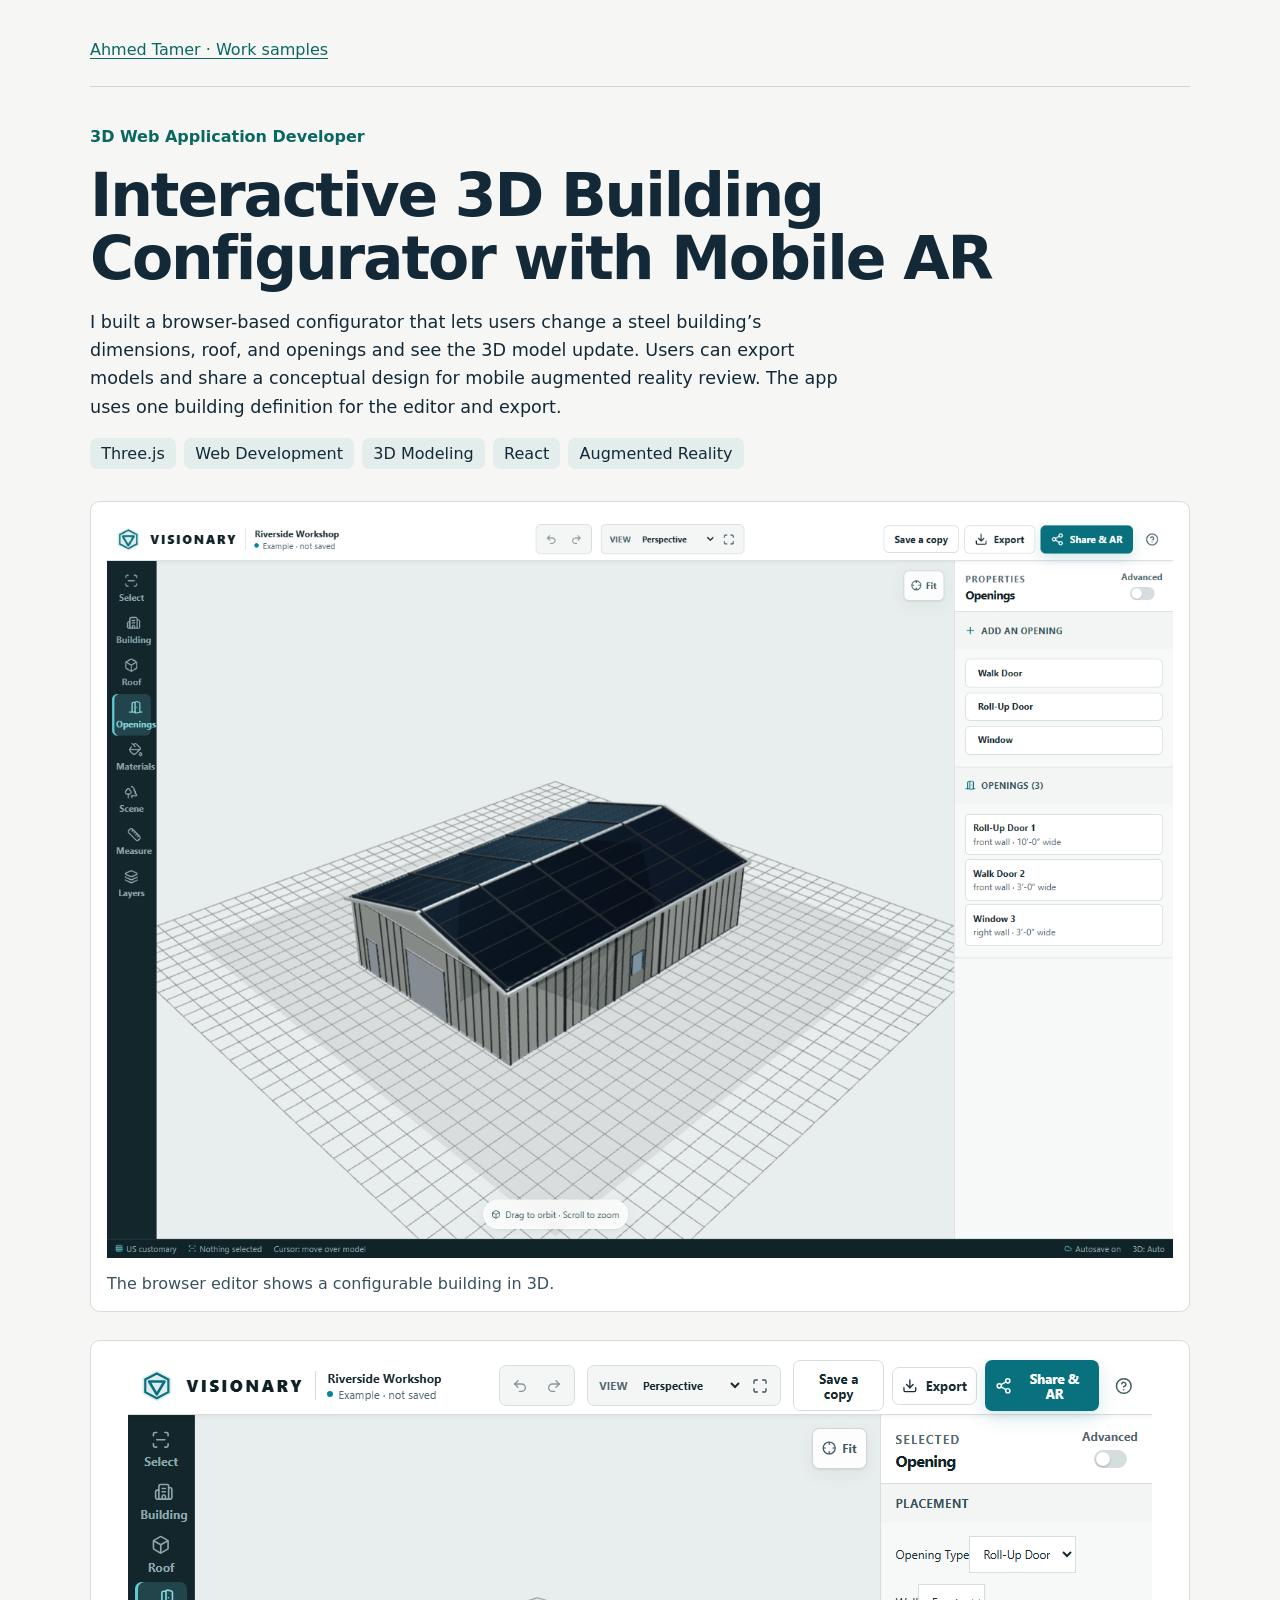
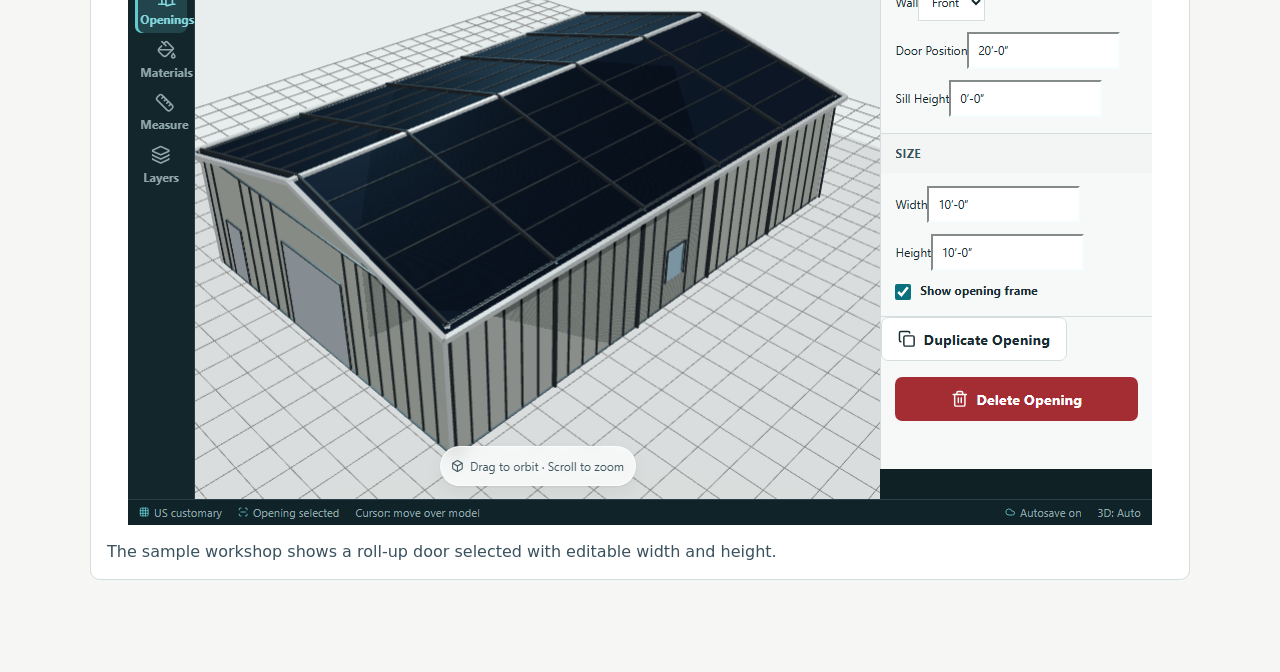
==== 3d-building-configurator/index.html @ 544ba874 "Publish nine software portfolio case studies" ====
<!doctype html>
<html lang="en">
<head>
  <meta charset="utf-8">
  <meta name="viewport" content="width=device-width, initial-scale=1">
  <meta name="description" content="I built a browser-based configurator that lets users change a steel building’s dimensions, roof, and openings and see the 3D model update. Users can export models and share a conceptual design for mobile augmented reality review. The app uses one building definition for the editor and export.">
  <link rel="stylesheet" href="../styles.css">
  <title>Interactive 3D Building Configurator with Mobile AR | Ahmed Tamer</title>
</head>
<body><main><nav aria-label="Portfolio"><a href="../">Ahmed Tamer · Work samples</a></nav><header><p class="eyebrow">3D Web Application Developer</p><h1>Interactive 3D Building Configurator with Mobile AR</h1><p class="overview">I built a browser-based configurator that lets users change a steel building’s dimensions, roof, and openings and see the 3D model update. Users can export models and share a conceptual design for mobile augmented reality review. The app uses one building definition for the editor and export.</p><ul class="tags" aria-label="Skills"><li>Three.js</li><li>Web Development</li><li>3D Modeling</li><li>React</li><li>Augmented Reality</li></ul></header><section aria-label="Application screens"><figure><img src="../images/08-live-editor.png" alt="The browser editor shows a configurable building in 3D."><figcaption>The browser editor shows a configurable building in 3D.</figcaption></figure><figure><img src="../images/08-editor-example.png" alt="The sample workshop shows a roll-up door selected with editable width and height."><figcaption>The sample workshop shows a roll-up door selected with editable width and height.</figcaption></figure></section></main></body>
</html>
---- styles.css ----
:root {
  font-family: "Inter", "Segoe UI", system-ui, sans-serif;
  color: #142938;
  background: #f6f7f5;
  font-synthesis: none;
}

body { margin: 0; }
main { width: min(1100px, calc(100% - 2.5rem)); margin: 0 auto; padding-block: 2.5rem 4rem; }
nav { padding-block-end: 1.7rem; border-bottom: 1px solid #cbd5d4; }
a { color: #0a6761; text-underline-offset: 0.16em; }
a:focus-visible { outline: 2px solid #0a6761; outline-offset: 4px; }
header { margin-block: 2.5rem 2rem; }
h1 { font-size: clamp(2rem, 5vw, 3.75rem); line-height: 1.05; letter-spacing: -0.035em; margin: 0.3em 0; }
.eyebrow { font-weight: 700; color: #0a6761; }
.overview { max-width: 68ch; line-height: 1.6; font-size: 1.1rem; }
.tags { display: flex; flex-wrap: wrap; gap: 0.5rem; padding: 0; list-style: none; }
.tags li { padding: 0.35rem 0.7rem; border-radius: 0.45rem; background: #e3edeb; }
figure { margin: 0 0 1.75rem; padding: 1rem; background: white; border: 1px solid #d3dddc; border-radius: 0.6rem; }
img { display: block; max-width: 100%; max-height: 920px; height: auto; margin-inline: auto; }
figcaption { margin-top: 0.9rem; line-height: 1.45; color: #39525e; }
.projects { list-style: none; padding: 0; display: grid; grid-template-columns: repeat(auto-fit, minmax(min(255px, 100%), 1fr)); gap: 1rem; }
.projects li { background: white; border: 1px solid #d3dddc; border-radius: 0.6rem; padding: 1.25rem; }
.projects a { font-size: 1.15rem; font-weight: 650; }
.projects p { color: #39525e; margin-bottom: 0; }
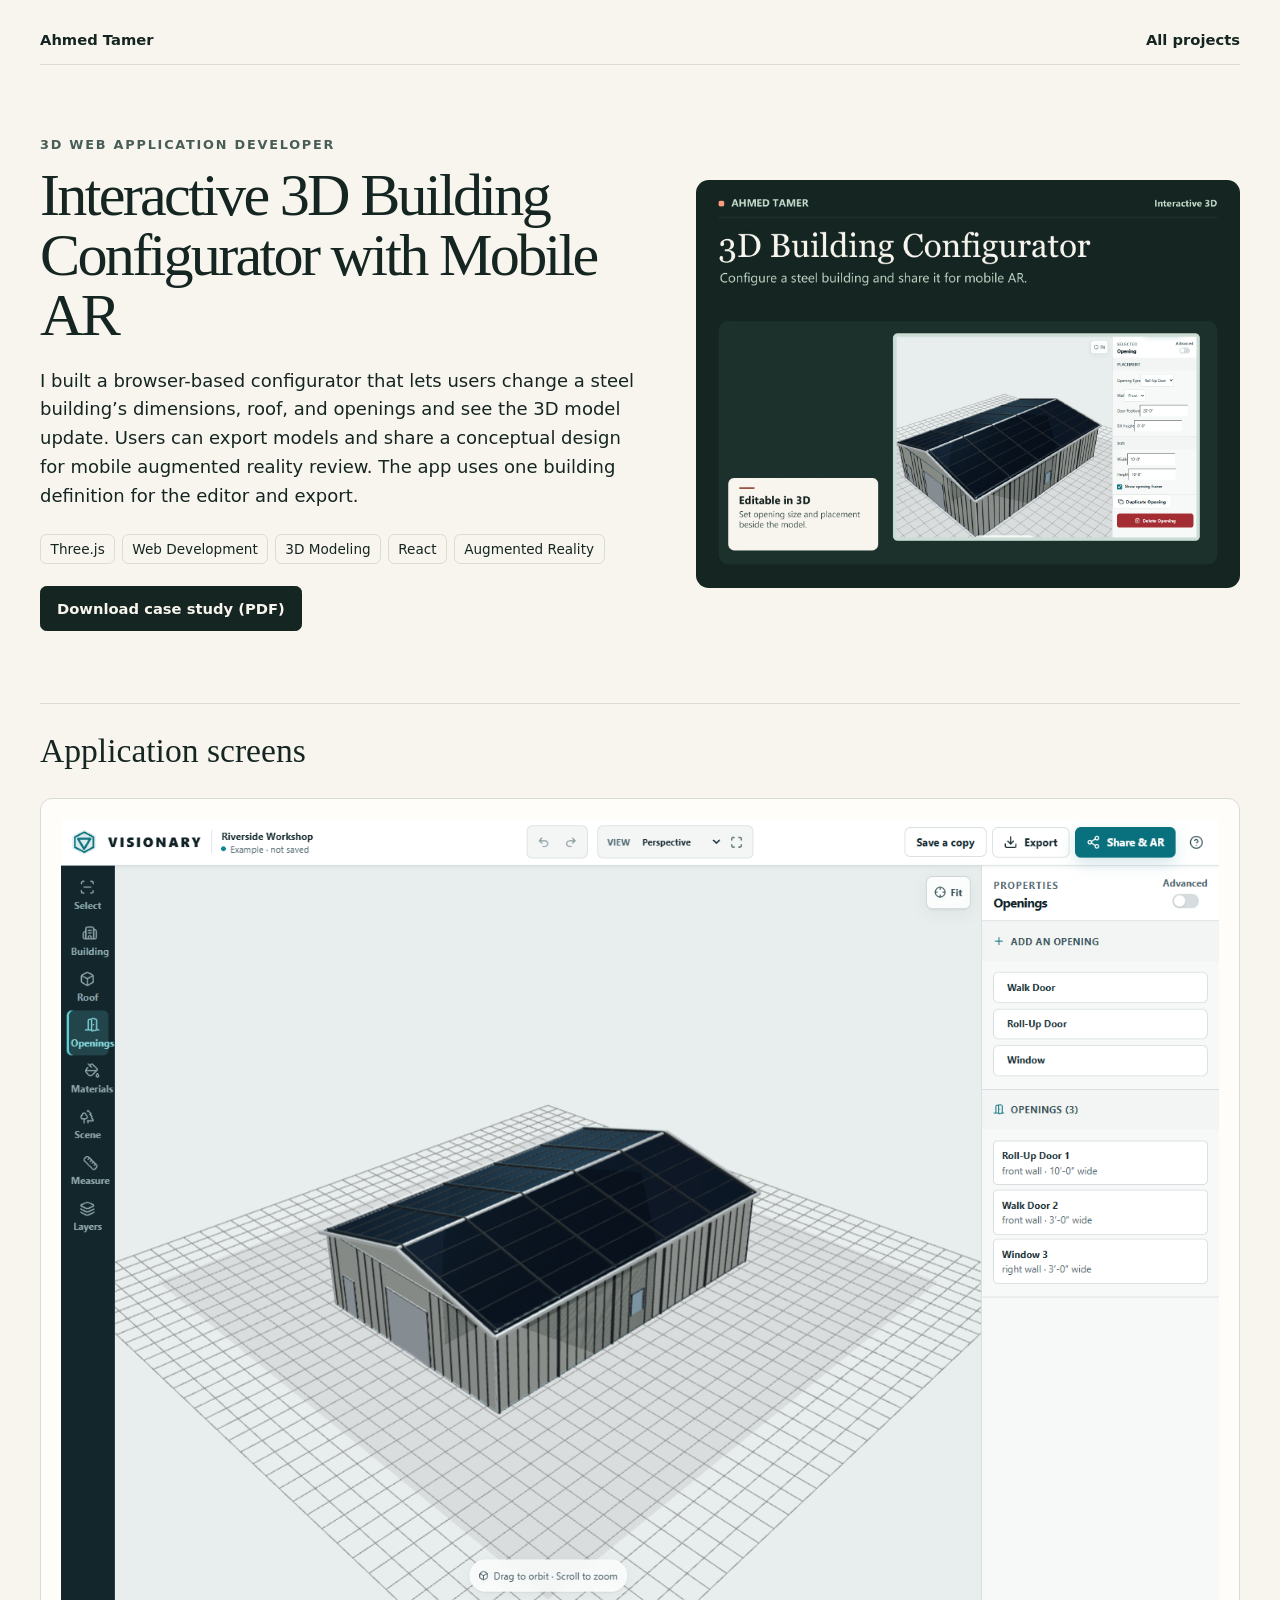
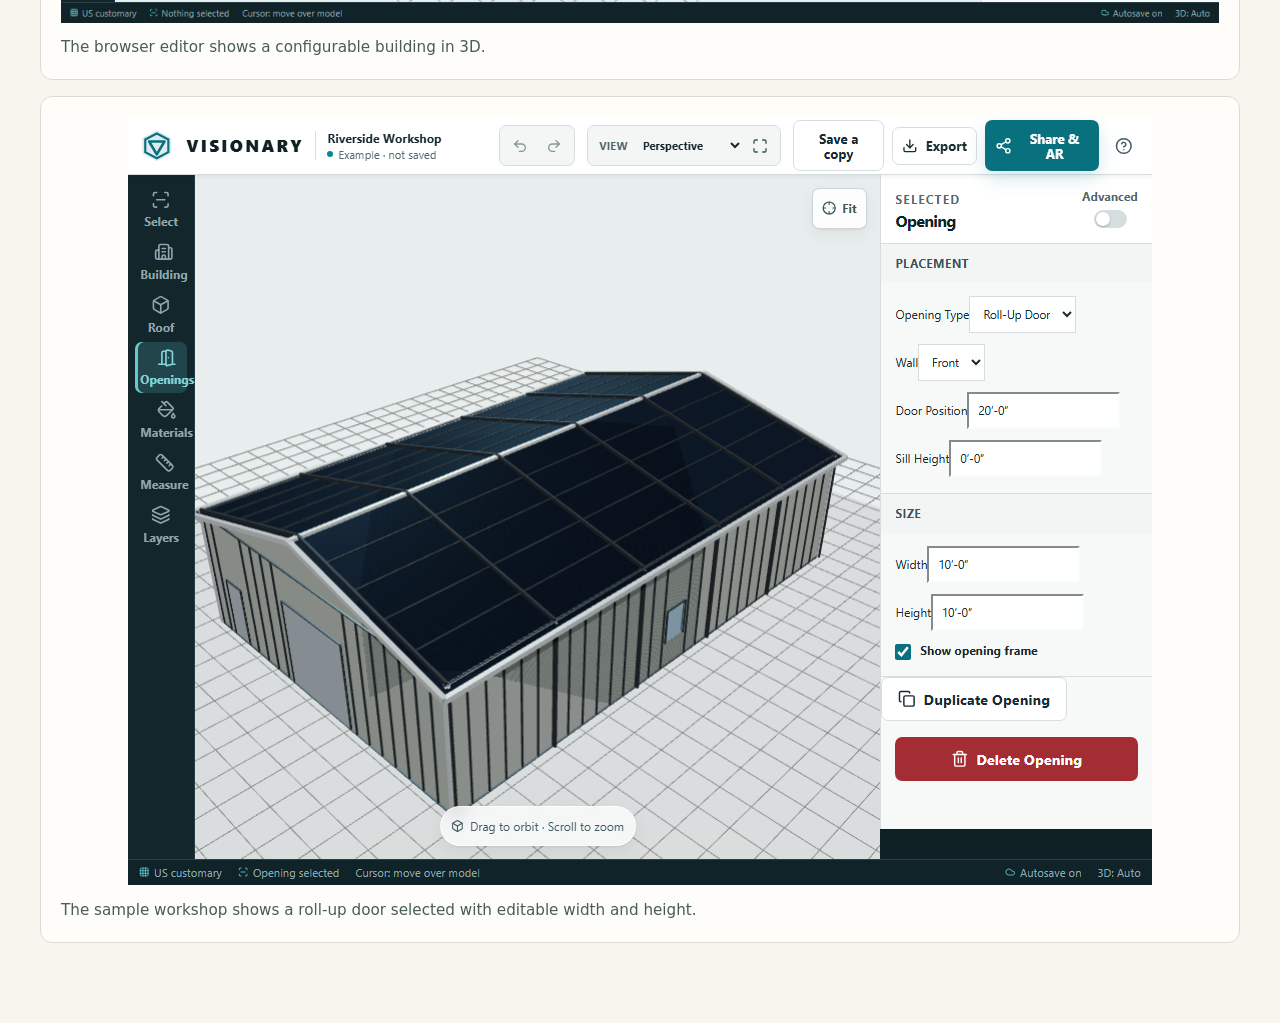
==== commit 9dab2d0b: "Redesign portfolio cases and publish accessible PDFs" ====
--- a/3d-building-configurator/index.html
+++ b/3d-building-configurator/index.html
@@ -7,5 +7,5 @@
   <link rel="stylesheet" href="../styles.css">
   <title>Interactive 3D Building Configurator with Mobile AR | Ahmed Tamer</title>
 </head>
-<body><main><nav aria-label="Portfolio"><a href="../">Ahmed Tamer · Work samples</a></nav><header><p class="eyebrow">3D Web Application Developer</p><h1>Interactive 3D Building Configurator with Mobile AR</h1><p class="overview">I built a browser-based configurator that lets users change a steel building’s dimensions, roof, and openings and see the 3D model update. Users can export models and share a conceptual design for mobile augmented reality review. The app uses one building definition for the editor and export.</p><ul class="tags" aria-label="Skills"><li>Three.js</li><li>Web Development</li><li>3D Modeling</li><li>React</li><li>Augmented Reality</li></ul></header><section aria-label="Application screens"><figure><img src="../images/08-live-editor.png" alt="The browser editor shows a configurable building in 3D."><figcaption>The browser editor shows a configurable building in 3D.</figcaption></figure><figure><img src="../images/08-editor-example.png" alt="The sample workshop shows a roll-up door selected with editable width and height."><figcaption>The sample workshop shows a roll-up door selected with editable width and height.</figcaption></figure></section></main></body>
+<body><main><nav aria-label="Portfolio"><a href="../">Ahmed Tamer</a><a href="../#projects">All projects</a></nav><header class="case-hero"><div><p class="eyebrow">3D Web Application Developer</p><h1>Interactive 3D Building Configurator with Mobile AR</h1><p class="overview">I built a browser-based configurator that lets users change a steel building’s dimensions, roof, and openings and see the 3D model update. Users can export models and share a conceptual design for mobile augmented reality review. The app uses one building definition for the editor and export.</p><ul class="tags" aria-label="Skills"><li>Three.js</li><li>Web Development</li><li>3D Modeling</li><li>React</li><li>Augmented Reality</li></ul><div class="actions"><a class="button" href="../pdf/3d-building-configurator.pdf" download>Download case study (PDF)</a></div></div><img class="cover" src="../covers/3d-building-configurator.jpg" alt="" width="1600" height="1200"></header><section class="gallery" aria-labelledby="screens-title"><h2 id="screens-title">Application screens</h2><figure><img src="../images/08-live-editor.png" alt="The browser editor shows a configurable building in 3D." loading="lazy"><figcaption>The browser editor shows a configurable building in 3D.</figcaption></figure><figure><img src="../images/08-editor-example.png" alt="The sample workshop shows a roll-up door selected with editable width and height." loading="lazy"><figcaption>The sample workshop shows a roll-up door selected with editable width and height.</figcaption></figure></section></main></body>
 </html>
--- a/styles.css
+++ b/styles.css
@@ -1,25 +1,123 @@
 :root {
+  --ink: #152622;
+  --paper: #f8f5ee;
+  --coral: #ff9c7c;
+  --rule: #d9dcd3;
+  --muted: #485d55;
   font-family: "Inter", "Segoe UI", system-ui, sans-serif;
-  color: #142938;
-  background: #f6f7f5;
+  color: var(--ink);
+  background: var(--paper);
   font-synthesis: none;
 }
 
 body { margin: 0; }
-main { width: min(1100px, calc(100% - 2.5rem)); margin: 0 auto; padding-block: 2.5rem 4rem; }
-nav { padding-block-end: 1.7rem; border-bottom: 1px solid #cbd5d4; }
-a { color: #0a6761; text-underline-offset: 0.16em; }
-a:focus-visible { outline: 2px solid #0a6761; outline-offset: 4px; }
-header { margin-block: 2.5rem 2rem; }
-h1 { font-size: clamp(2rem, 5vw, 3.75rem); line-height: 1.05; letter-spacing: -0.035em; margin: 0.3em 0; }
-.eyebrow { font-weight: 700; color: #0a6761; }
-.overview { max-width: 68ch; line-height: 1.6; font-size: 1.1rem; }
-.tags { display: flex; flex-wrap: wrap; gap: 0.5rem; padding: 0; list-style: none; }
-.tags li { padding: 0.35rem 0.7rem; border-radius: 0.45rem; background: #e3edeb; }
-figure { margin: 0 0 1.75rem; padding: 1rem; background: white; border: 1px solid #d3dddc; border-radius: 0.6rem; }
-img { display: block; max-width: 100%; max-height: 920px; height: auto; margin-inline: auto; }
-figcaption { margin-top: 0.9rem; line-height: 1.45; color: #39525e; }
-.projects { list-style: none; padding: 0; display: grid; grid-template-columns: repeat(auto-fit, minmax(min(255px, 100%), 1fr)); gap: 1rem; }
-.projects li { background: white; border: 1px solid #d3dddc; border-radius: 0.6rem; padding: 1.25rem; }
-.projects a { font-size: 1.15rem; font-weight: 650; }
-.projects p { color: #39525e; margin-bottom: 0; }
+main { width: min(1200px, calc(100% - 2.5rem)); margin-inline: auto; padding-block: 1.5rem 4rem; }
+a { color: inherit; text-underline-offset: 0.16em; }
+a:focus-visible { outline: 2px solid var(--ink); outline-offset: 4px; }
+
+h1, h2 { font-family: Georgia, "Times New Roman", serif; font-weight: 400; }
+h1 { font-size: clamp(2.5rem, 6vw, 5.25rem); line-height: 1; letter-spacing: -0.045em; margin: 0.15em 0 0.35em; }
+.eyebrow { font-size: 0.8rem; font-weight: 700; letter-spacing: 0.14em; text-transform: uppercase; }
+.overview { max-width: 66ch; font-size: clamp(1rem, 1.8vw, 1.125rem); line-height: 1.6; margin-block: 0 1.5rem; }
+
+.index-hero {
+  padding: clamp(1.5rem, 5.5vw, 4.4rem);
+  border-radius: 1.15rem;
+  background: var(--ink);
+  color: var(--paper);
+}
+
+.index-hero :focus-visible { outline-color: var(--paper); }
+.index-hero .eyebrow { color: var(--coral); margin-top: 0; }
+.index-hero .overview { color: #d9e3d9; }
+.actions { display: flex; flex-wrap: wrap; align-items: center; gap: 0.8rem 1.2rem; }
+.actions:empty { display: none; }
+.button {
+  display: inline-flex;
+  box-sizing: border-box;
+  align-items: center;
+  min-height: 2.8rem;
+  padding: 0.65rem 1rem;
+  border: 1px solid var(--ink);
+  border-radius: 0.4rem;
+  background: var(--ink);
+  color: var(--paper);
+  font-size: 0.92rem;
+  font-weight: 700;
+  text-decoration: none;
+}
+.index-hero .button { border-color: var(--coral); background: var(--coral); color: var(--ink); }
+.button:hover { text-decoration: underline; }
+
+.projects {
+  display: grid;
+  grid-template-columns: repeat(auto-fit, minmax(min(340px, 100%), 1fr));
+  gap: 1.25rem;
+  margin-block: 1.5rem 0;
+  padding: 0;
+  list-style: none;
+}
+.projects a {
+  display: block;
+  height: 100%;
+  overflow: hidden;
+  box-sizing: border-box;
+  border: 1px solid var(--rule);
+  border-radius: 0.75rem;
+  background: #fffdf9;
+  text-decoration: none;
+}
+.projects a:hover { border-color: var(--muted); }
+.projects a:hover h2 { text-decoration: underline; }
+.projects img { width: 100%; aspect-ratio: 4 / 3; object-fit: cover; }
+.card-copy { padding: 1.05rem 1.2rem 1.2rem; }
+.card-copy h2 { font-size: 1.45rem; line-height: 1.12; letter-spacing: -0.02em; margin: 0 0 0.55rem; }
+.card-copy p { font-size: 0.88rem; color: var(--muted); margin: 0; }
+
+nav {
+  display: flex;
+  justify-content: space-between;
+  gap: 1rem;
+  border-bottom: 1px solid var(--rule);
+  padding-block: 0.45rem 1rem;
+  font-size: 0.92rem;
+  font-weight: 700;
+}
+nav a { text-decoration: none; }
+nav a:hover { text-decoration: underline; }
+.case-hero {
+  display: grid;
+  grid-template-columns: minmax(0, 1fr) minmax(0, 0.9fr);
+  align-items: center;
+  gap: clamp(1.5rem, 4vw, 3.5rem);
+  margin-block: clamp(2rem, 6vw, 4.5rem) clamp(2.5rem, 6vw, 4.5rem);
+}
+.case-hero h1 { font-size: clamp(2rem, 4.7vw, 4.1rem); }
+.case-hero .eyebrow { color: var(--muted); margin-top: 0; }
+.cover { width: 100%; border-radius: 0.8rem; }
+.tags {
+  display: flex;
+  flex-wrap: wrap;
+  gap: 0.4rem;
+  margin-block: 0 1.4rem;
+  padding: 0;
+  list-style: none;
+}
+.tags li { padding: 0.35rem 0.6rem; border: 1px solid var(--rule); border-radius: 0.4rem; font-size: 0.85rem; }
+
+.gallery { border-top: 1px solid var(--rule); }
+.gallery h2 { font-size: clamp(1.5rem, 3vw, 2.1rem); }
+figure { margin: 0 0 1rem; padding: clamp(0.65rem, 2vw, 1.25rem); border: 1px solid var(--rule); border-radius: 0.75rem; background: #fffdf9; }
+img { display: block; max-width: 100%; height: auto; }
+figure img { max-height: 900px; margin-inline: auto; }
+figcaption { margin-top: 0.85rem; color: var(--muted); font-size: 0.95rem; line-height: 1.5; }
+
+@media (max-width: 760px) {
+  .case-hero { grid-template-columns: minmax(0, 1fr); }
+  .cover { max-width: 560px; }
+}
+
+@media (max-width: 400px) {
+  main { width: calc(100% - 1.5rem); padding-block: 0.75rem 3rem; }
+  .index-hero { border-radius: 0.8rem; }
+}
